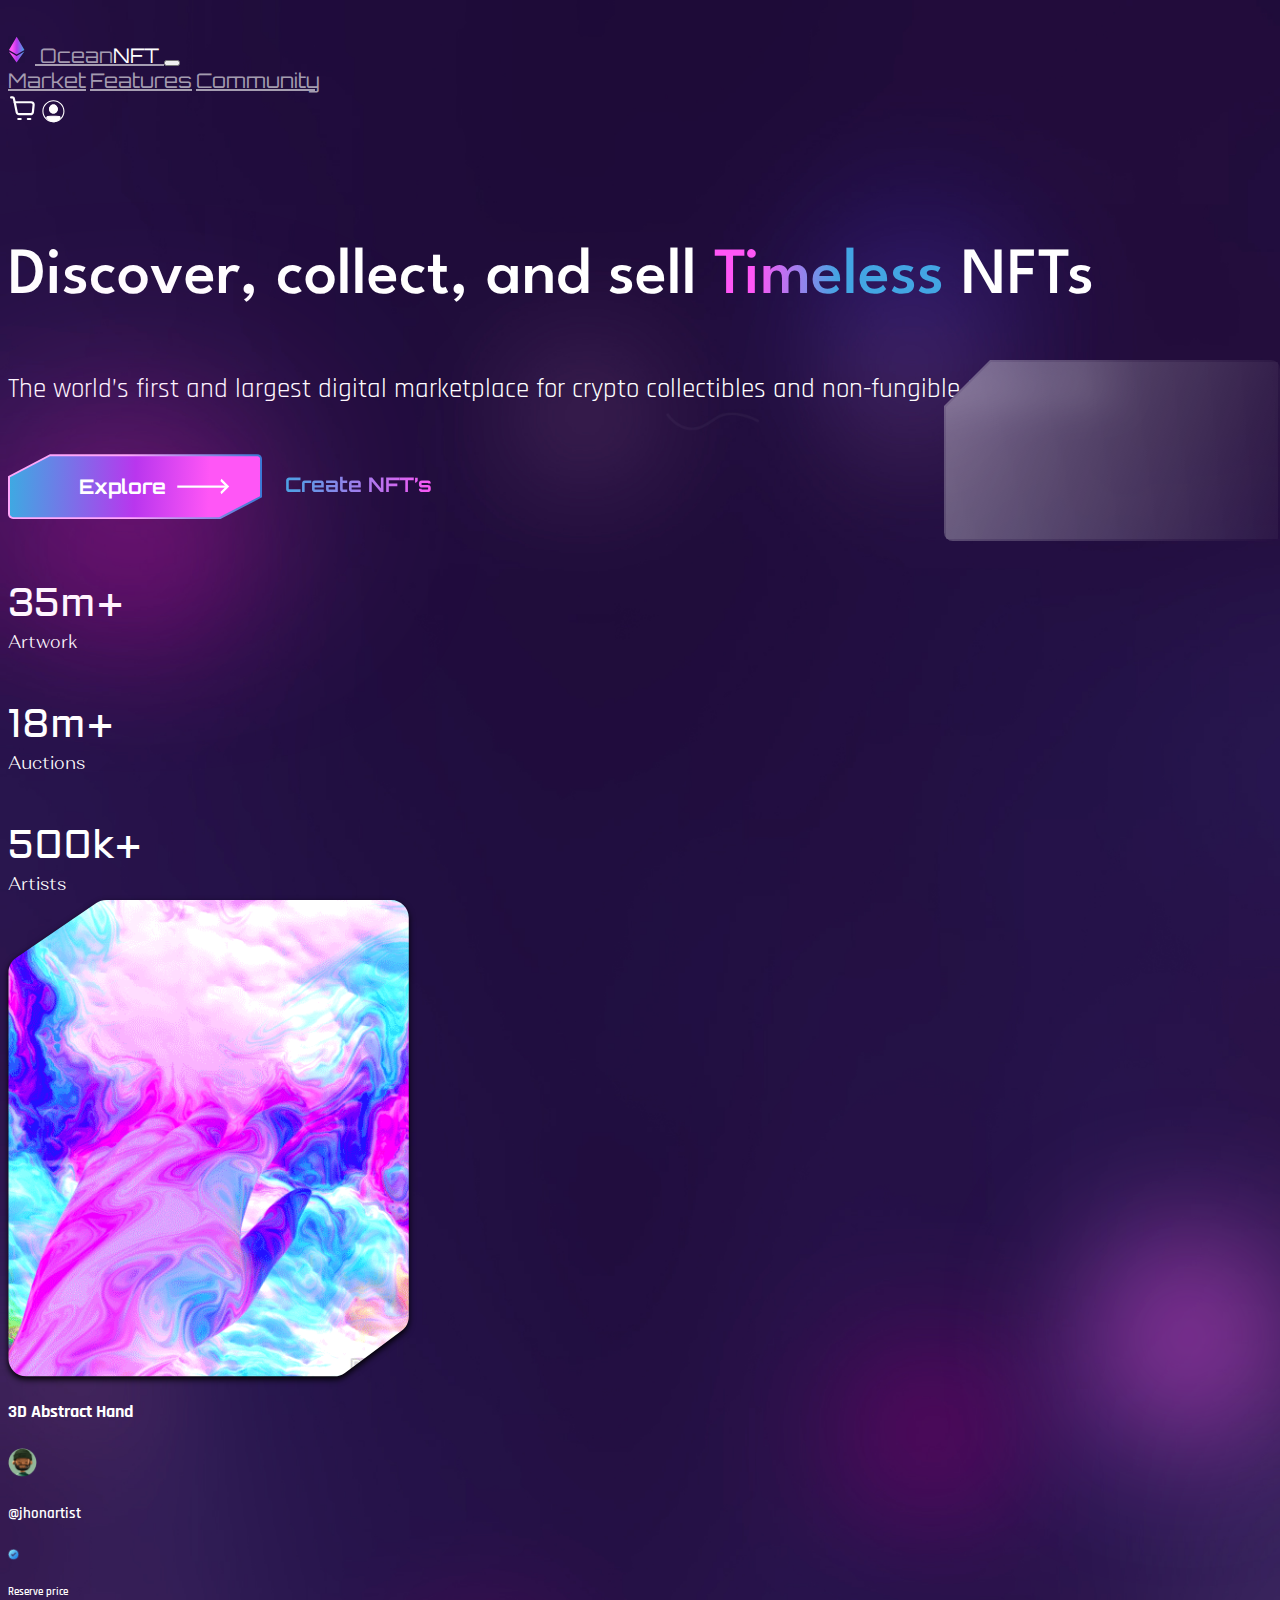
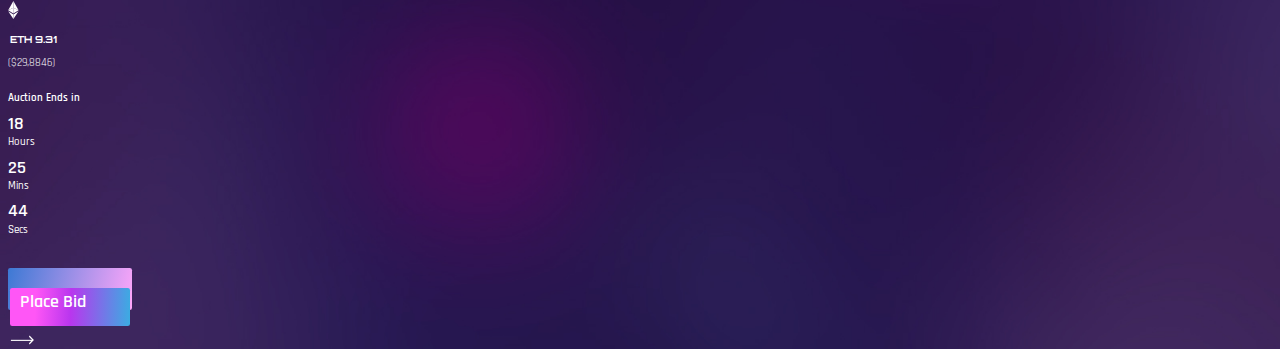
==== index копія.html @ 71ebf3f1 "Hero is done - v0.9" ====
<!doctype html>
<html lang="en">
<head>
	<meta charset="utf-8">
	<meta http-equiv="X-UA-Compatible" content="IE=edge">
	<meta name="viewport" content="width=device-width, initial-scale=1">
	
	<!-- Bootstrap CSS -->
	<link href="https://cdn.jsdelivr.net/npm/bootstrap@5.2.0-beta1/dist/css/bootstrap.min.css" rel="stylesheet" integrity="sha384-0evHe/X+R7YkIZDRvuzKMRqM+OrBnVFBL6DOitfPri4tjfHxaWutUpFmBp4vmVor" crossorigin="anonymous">
	
	<!-- Local CSS -->
	<link rel="stylesheet" href="assets/styles/main.css">

	<title>Ocean NFT</title>
</head>
<body>
	<div class="container-fluid p-0">

		<header class="container p-0">
			<nav class="navbar navbar-expand-md p-0">
				<div class="container-fluid p-0">
					<a class="navbar-brand" href="#">
						<img class="d-inline-block align-text-top nft_logo" src="assets/img/logos/logo_top.svg" alt="OceanNFT Logo">
						Ocean<span class="nft_brand">NFT</span>
					</a>
					<button class="navbar-toggler" type="button" data-bs-toggle="collapse" data-bs-target="#navbarNavAltMarkup" aria-controls="navbarNavAltMarkup" aria-expanded="false" aria-label="Переключатель навигации">
						<span class="navbar-toggler-icon"></span>
					</button>

					<div class="collapse navbar-collapse justify-content-between" id="navbarNavAltMarkup">
						<div class="nft_spacer"></div>

						<div class="navbar-nav">
							<a class="nav-link px-xl-5 px-sm-4" href="#">Market</a>
							<a class="nav-link px-xl-5 px-sm-4" href="#">Features</a>
							<a class="nav-link px-xl-5 px-sm-4" href="#">Community</a>
						</div>
						
						<div class="navbar-nav">
							<a class="nav-link ps-xl-5 ps-sm-4" href="#"><img src="assets/img/icons/icon_cart.svg" alt="Your Cart"></a>
							<a class="nav-link ps-xl-5 ps-sm-4" href="#"><img src="assets/img/icons/icon_user.svg" alt="Your Account"></a>
						</div>
					</div>
				</div>
			</nav>
		</header>

		<main>
			<section class="container hero p-0">
				<div class="row m-0 pb-4">
					<div class="col-7 p-0">
						<h1>Discover, collect, and sell <span>Timeless</span> NFTs</h1>
						<p class="nft_intro">The world’s first and largest digital marketplace for crypto collectibles and non-fungible tokens (NFTs)</p>
						
						<div class="nft_polygon_block">
							<div>
								<div class="nft_polygon_shadow"></div>
								<div class="nft_polygon">
									<a href="#">
										<div class="nft_polygon1">
											<div class="nft_explore">
												Explore <img src="assets/img/arrow_long.svg" alt="Explore">
											</div>
										</div>
									</a>
								</div>
							</div>
						
							<a class="nft_create text-nowrap" href="#">Create NFT’s</a>
						</div>

						<div class="d-flex p-0 mt-5">
							<div class="ps-0 pe-4 nft_counter_border_right">
								<p class="nft_counter">35m+</p>
								<p class="nft_counter_subject">Artwork</p>
							</div>
							<div class="ps-5 pe-4 nft_counter_border_right">
								<p class="nft_counter">18m+</p>
								<p class="nft_counter_subject">Auctions</p>
							</div>
							<div class="ps-5 pe-4">
								<p class="nft_counter">500k+</p>
								<p class="nft_counter_subject">Artists</p>
							</div>
						</div>
					</div>

					<div class="col-5 p-0 position-relative">
						<div class="d-flex mx-4 justify-content-center">
							<div class="nft_hero_bid_mask">
								<img src="assets/img/bid_02.gif" alt="">
							</div>
						</div>

						<div class="nft_hero_bid_shadow"></div>
						<div class="nft_hero_bid">
							<div class="nft_hero_bid1"></div>
						</div>

						<div class="row nft_hero_bid_details">
							<div class="col ps-0 pe-4">
								<p class="nft_hero_artname m-0">3D Abstract Hand</p>
								<div class="d-flex align-items-baseline">
									<div class="pe-1"><img src="assets/img/icons/icon_user_01.png" width="28.74px" height="28.74px" alt="User's Icon"></div>
									<p class="nft_hero_nickname m-0 pe-1">@jhonartist</p>
									<div><img src="assets/img/icons/icon_user_checked.png" width="12.16px" height="13.27px" alt="User checked"></div>
								</div>
								<p class="nft_hero_theme_title">Reserve price</p>
								<div class="d-flex align-items-baseline">
									<div class="nft_hero_logo_ethereum"><img src="assets/img/logos/logo_ethereum_white.svg" width="19.44px" height="19.44px" alt="Ethereum"></div>
									<p class="nft_hero_price_ethereum m-0">ETH 9.31</p>
									<p class="nft_hero_price_usd m-0">($29,8846)</p>
								</div>
							</div>

							<div class="col p-0">
								<p class="nft_hero_theme_title m-0">Auction Ends in</p>
								<div class="d-flex">
									<div>
										<p class="nft_hero_auction_time">18</p>
										<p class="nft_hero_auction_time_unit">Hours</p>
									</div>
									<div class="px-4">
										<p class="nft_hero_auction_time">25</p>
										<p class="nft_hero_auction_time_unit">Mins</p>
									</div>
									<div>
										<p class="nft_hero_auction_time">44</p>
										<p class="nft_hero_auction_time_unit">Secs</p>
									</div>
								</div>
								<a class="nft_nodecor_white" href="#">
									<div class="d-flex nft_hero_placebid_btn_border">
										<div class="d-flex nft_hero_placebid_btn">
											<p class="nft_hero_placebid m-0">Place Bid</p>
											<img src="assets/img/arrow_hero.svg" width="24.32px" height="9.22" alt="Go!">
										</div>
									</div>
								</a>
							</div>
						</div>
					</div>
				</div>
			</section>
		</main>
	</div>

	<!-- Bootstrap JavaScript -->
	<script src="https://cdn.jsdelivr.net/npm/bootstrap@5.2.0-beta1/dist/js/bootstrap.bundle.min.js" integrity="sha384-pprn3073KE6tl6bjs2QrFaJGz5/SUsLqktiwsUTF55Jfv3qYSDhgCecCxMW52nD2" crossorigin="anonymous"></script>
</body>
</html>
---- assets/styles/main.css ----
@import url("https://fonts.googleapis.com/css2?family=Aldrich&display=swap");
@import url("https://fonts.googleapis.com/css2?family=Inter:wght@100;200;300;400;500;600;700;800;900&display=swap");
@import url("https://fonts.googleapis.com/css2?family=League+Spartan:wght@100;200;300;400;500;600;700;800;900&display=swap");
@import url("https://fonts.googleapis.com/css2?family=MuseoModerno:wght@100;200;300;400;500;600;700;800;900&display=swap");
@import url("https://fonts.googleapis.com/css2?family=Orbitron:wght@400;500;600;700;800;900&display=swap");
@import url("https://fonts.googleapis.com/css2?family=Rajdhani:wght@300;400;500;600;700&display=swap");
@import url("https://fonts.googleapis.com/css2?family=Roboto:ital,wght@0,100;0,300;0,400;0,500;0,700;0,900;1,100;1,300;1,400;1,500;1,700;1,900&display=swap");
@font-face {
  font-family: "Alethia Next";
  src: url("../fonts/alethia-next/alethianext-light.eot"), url("../fonts/alethia-next/alethianext-light.eot?#iefix") format("embedded-opentype"), url("../fonts/alethia-next/alethianext-light.otf") format("opentype"), url("../fonts/alethia-next/alethianext-light-webfont.woff") format("woff"), url("../fonts/alethia-next/alethianext-light-webfont.woff2") format("woff2"), url("../fonts/alethia-next/alethianext-light.ttf") format("truetype");
}
img.nft_logo {
  width: 17px;
  margin-right: 10px;
  box-shadow: 0px 4.42184px 107.23px rgba(255, 86, 246, 0.51);
  -webkit-backdrop-filter: blur(212.248px);
          backdrop-filter: blur(212.248px);
}

a.navbar-brand, a.nav-link, a:focus.navbar-brand, a:focus.nav-link {
  color: rgba(255, 255, 255, 0.6);
  font-family: "Orbitron", sans-serif;
  font-size: 1.25rem;
}
a:hover.navbar-brand {
  color: rgba(255, 255, 255, 0.6);
  filter: blur(0.5);
}
a:hover.nav-link {
  color: rgb(255, 255, 255);
}

span.nft_brand {
  color: rgb(255, 255, 255);
}

.nft_spacer {
  width: 16.2%;
}

.hero {
  margin-top: 105px;
  color: rgb(255, 255, 255);
}
.hero h1 {
  line-height: 137.4%;
  font-family: "League Spartan", sans-serif;
  font-size: 4.125rem;
  font-weight: 500;
}
.hero span {
  background: linear-gradient(272.38deg, #43A5E3 46.06%, #FF56F6 81.53%);
  color: transparent;
  -webkit-text-fill-color: transparent;
  -webkit-background-clip: text;
  background-clip: text;
}
.hero p.nft_intro {
  line-height: 2.75rem;
  margin: 21px 0 43px 0;
  font-family: "Rajdhani", sans-serif;
  font-size: 1.6875rem;
}
.hero p.nft_counter {
  padding-top: 1px;
  margin-bottom: -16px;
  font-family: "Aldrich", sans-serif;
  font-size: 2.5rem;
}
.hero p.nft_counter_subject {
  margin-bottom: 0;
  padding-bottom: 5px;
  font-family: "Alethia Next", sans-serif;
  font-size: 1.125rem;
}

.nft_polygon_block {
  display: flex;
  flex-wrap: nowrap;
}

a.nft_create {
  background: linear-gradient(89.89deg, #42A6E3 2.33%, #FF56F6 101.4%);
  color: transparent;
  -webkit-text-fill-color: transparent;
  -webkit-background-clip: text;
  background-clip: text;
  padding-top: 1.1rem;
  text-decoration: none;
  font-family: "Orbitron", sans-serif;
  font-size: 1.25rem;
  font-weight: 700;
}
a.nft_create:hover {
  text-shadow: 0 0 5px rgba(255, 255, 255, 0.5);
}

.nft_counter_border_right {
  border-right: solid 1px rgba(255, 255, 255, 0.26);
}

.nft_hero_bid_mask {
  width: 401.28px;
  height: 477.33px;
  filter: drop-shadow(0 3px 3px rgb(0, 0, 0));
}
.nft_hero_bid_mask img {
  width: 100%;
  height: 100%;
  -o-object-fit: cover;
     object-fit: cover;
  mask-size: cover;
  -webkit-mask-size: cover;
  -webkit-mask-image: url("../img/mask_hero.svg");
          mask-image: url("../img/mask_hero.svg");
}

.nft_polygon_shadow {
  float: left;
  margin: -17.5px 0 0 -23px;
  width: 300px;
  height: 100px;
  border-radius: 150px/50px;
  background-color: rgba(255, 86, 246, 0.51);
  filter: blur(107px);
}

.nft_polygon {
  position: relative;
  -webkit-clip-path: polygon(0 22px, 0 65px, 212px 65px, 254px 43px, 254px 0, 42px 0);
          clip-path: polygon(0 22px, 0 65px, 212px 65px, 254px 43px, 254px 0, 42px 0);
  width: 254px;
  height: 65px;
  background: linear-gradient(-272.52deg, #FFA6FA 47.49%, #3C79D5 98.81%);
  border-bottom-left-radius: 5px;
  border-top-right-radius: 5px;
}

.nft_polygon1 {
  position: absolute;
  width: 100%;
  height: 100%;
  top: 0;
  left: 0;
  -webkit-clip-path: polygon(2px 23px, 2px 63px, 211px 63px, 252px 42px, 252px 2px, 42px 2px);
          clip-path: polygon(2px 23px, 2px 63px, 211px 63px, 252px 42px, 252px 2px, 42px 2px);
  background: linear-gradient(92.23deg, #406AFF 0%, #3BACE2 0%, #B936EE 50%, #FF56F6 79%);
  border-bottom-left-radius: 10px;
  border-top-right-radius: 10px;
  display: flex;
  text-align: right;
}

.nft_explore {
  display: flex;
  margin: auto;
  color: rgb(255, 255, 255);
  -moz-column-gap: 11px;
       column-gap: 11px;
  width: 100%;
  justify-content: flex-end;
  padding-right: 32px;
  font-family: "Orbitron", sans-serif;
  font-size: 1.25rem;
  font-weight: 700;
}

.nft_hero_placebid {
  font-family: "Rajdhani", sans-serif;
  font-size: 1.105625rem;
  font-weight: 600;
  padding: 3px 8px 0 10px;
}
.nft_hero_placebid_btn {
  width: 100%;
  height: 100%;
  background: linear-gradient(92.23deg, #FF56F6 21.43%, #B936EE 50.63%, #3BACE2 100%, #406AFF 117.04%);
  border-radius: 2.21px;
  border: none;
  outline: none;
  padding: 0;
  align-items: center;
}
.nft_hero_placebid_btn_border {
  width: 119.39px;
  height: 37.59px;
  background: linear-gradient(104deg, #3C79D4 0%, #FFA6FA 100%);
  margin-top: 20px;
  padding: 2.21px;
  border-radius: 2.21px;
}

.nft_hero_bid_shadow {
  float: right;
  margin: -140px 0 0 0;
  width: 200px;
  height: 200px;
  border-radius: 100px;
  background-color: rgba(255, 86, 246, 0.51);
  filter: blur(70px);
  z-index: -1;
}
.nft_hero_bid {
  position: absolute;
  top: 360px;
  right: 0;
  width: 336px;
  height: 181px;
  -webkit-clip-path: polygon(0 46px, 0 181px, 336px 181px, 336px 0, 46px 0);
          clip-path: polygon(0 46px, 0 181px, 336px 181px, 336px 0, 46px 0);
  background: linear-gradient(110deg, rgba(255, 255, 255, 0.3) 0%, rgba(255, 255, 255, 0) 100%);
  -webkit-backdrop-filter: blur(20px);
          backdrop-filter: blur(20px);
  z-index: 0;
  border-bottom-left-radius: 8.84px;
  border-bottom-right-radius: 8.84px;
  border-top-right-radius: 8.84px;
}
.nft_hero_bid1 {
  width: 100%;
  height: 100%;
  -webkit-clip-path: polygon(2px 47px, 2px 179px, 334px 179px, 334px 2px, 47px 2px);
          clip-path: polygon(2px 47px, 2px 179px, 334px 179px, 334px 2px, 47px 2px);
  background: linear-gradient(90deg, rgba(255, 255, 255, 0.9) -1.52%, rgba(255, 255, 255, 0.24) 104.35%);
  filter: opacity(10%);
  padding: 28px 21px 20px 23px;
  z-index: 1;
  border-bottom-left-radius: 14.144px;
  border-bottom-right-radius: 14.144px;
  border-top-right-radius: 14.144px;
}
.nft_hero_bid_details {
  margin: 0;
  width: 292px;
  height: 134px;
  z-index: 2;
}
.nft_hero_artname {
  font-family: "Rajdhani", sans-serif;
  font-size: 1.105625rem;
  font-weight: 700;
  line-height: 2.210625rem;
}
.nft_hero_nickname {
  font-family: "Rajdhani", sans-serif;
  font-size: 0.9675rem;
  font-weight: 600;
  line-height: 2.210625rem;
}
.nft_hero_theme_title {
  font-family: "Rajdhani", sans-serif;
  font-size: 0.690625rem;
  font-weight: 600;
  line-height: 2.210625rem;
  margin: 10px 0 -10px 0;
}
.nft_hero_logo_ethereum {
  margin-left: -4px;
}
.nft_hero_price_ethereum {
  font-family: "Orbitron", sans-serif;
  font-size: 0.6075rem;
  font-weight: 700;
  padding-left: 2px;
  padding-right: 6px;
}
.nft_hero_price_usd {
  font-family: "Rajdhani", sans-serif;
  font-size: 0.690625rem;
  font-weight: 400;
}
.nft_hero_auction_time {
  font-family: "Rajdhani", sans-serif;
  font-size: 1.105625rem;
  font-weight: 600;
  line-height: 2.210625rem;
  margin: -10px 0 0 0;
}
.nft_hero_auction_time_unit {
  font-family: "Rajdhani", sans-serif;
  font-size: 0.690625rem;
  font-weight: 500;
  line-height: 2.210625rem;
  margin: -17px 0 0 0;
}

body {
  width: 100%;
  height: 100%;
  padding: 2.2% 0;
  background-color: rgb(1, 32, 76);
  background-image: url("../img/bg.jpg");
  background-position: center top;
  background-repeat: no-repeat;
  background-size: cover;
}

a.nft_nodecor_white {
  color: rgb(255, 255, 255);
  text-decoration: none;
}/*# sourceMappingURL=main.css.map */
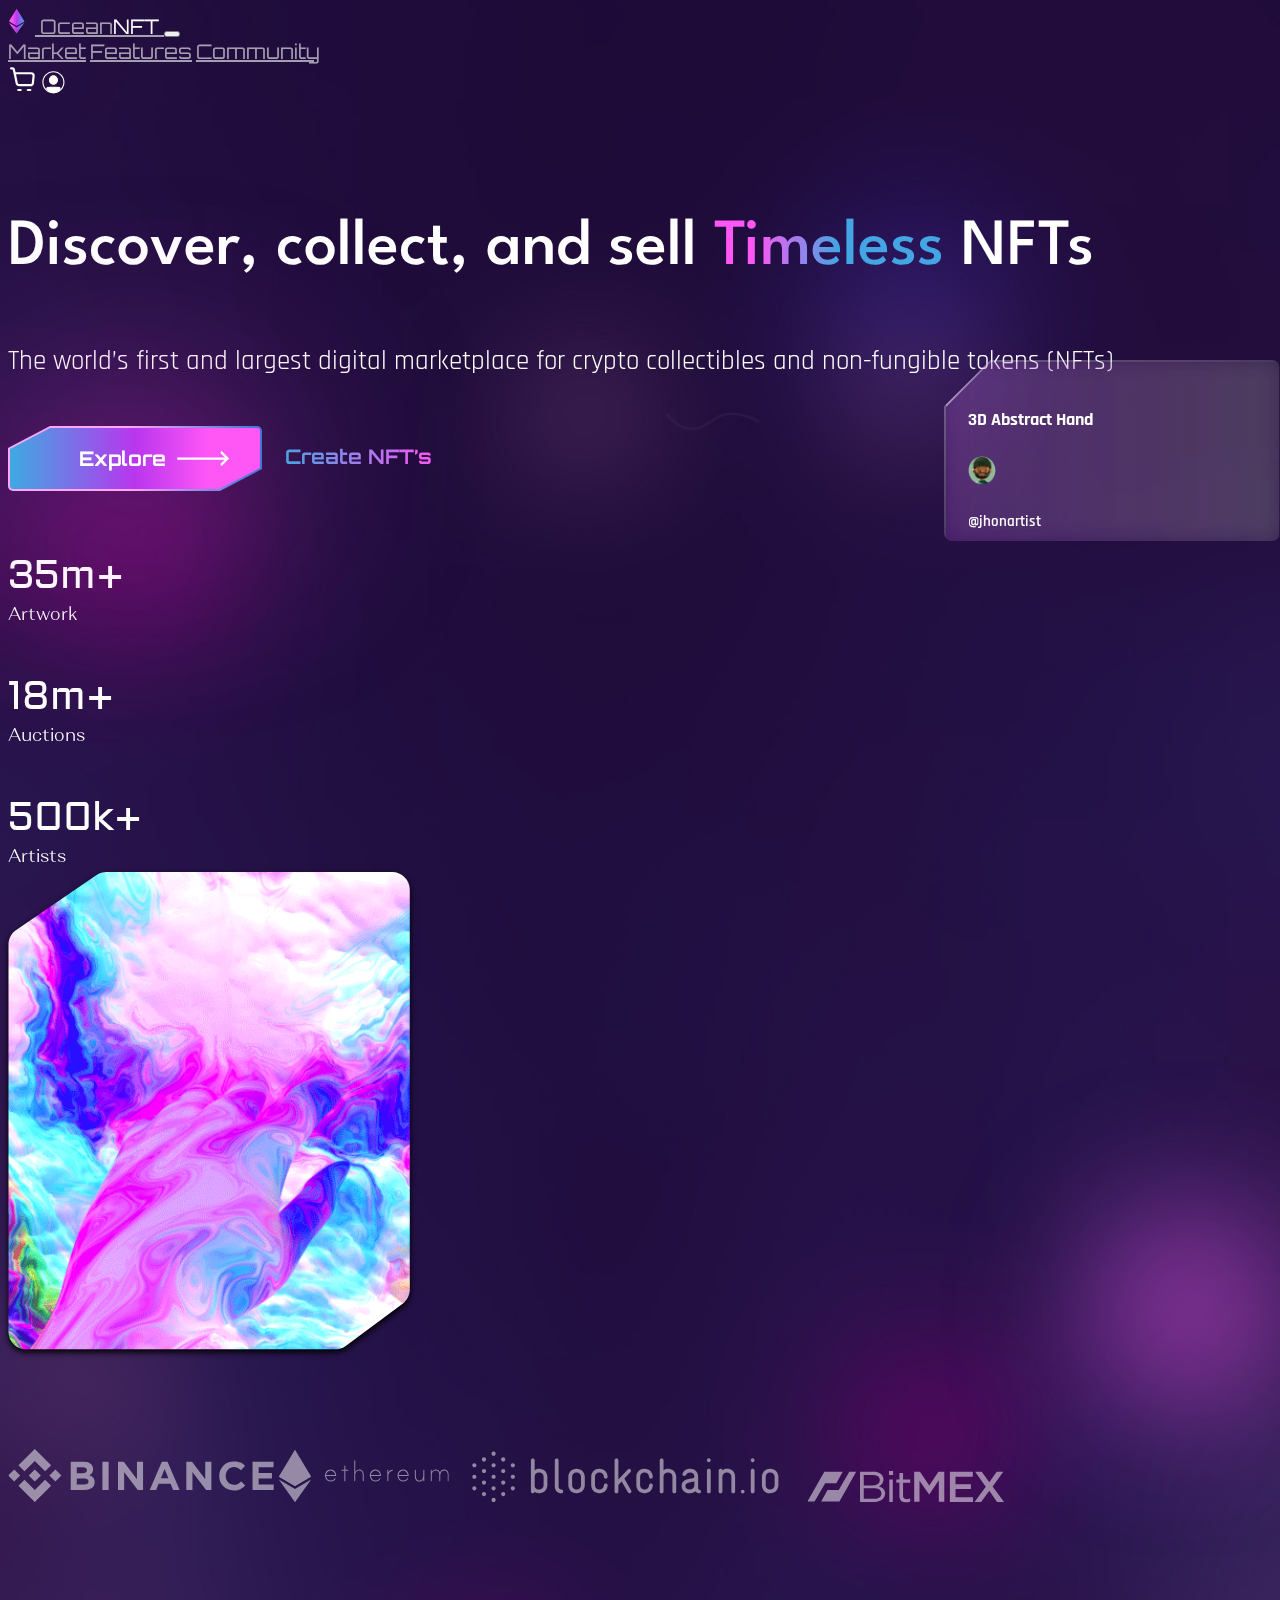
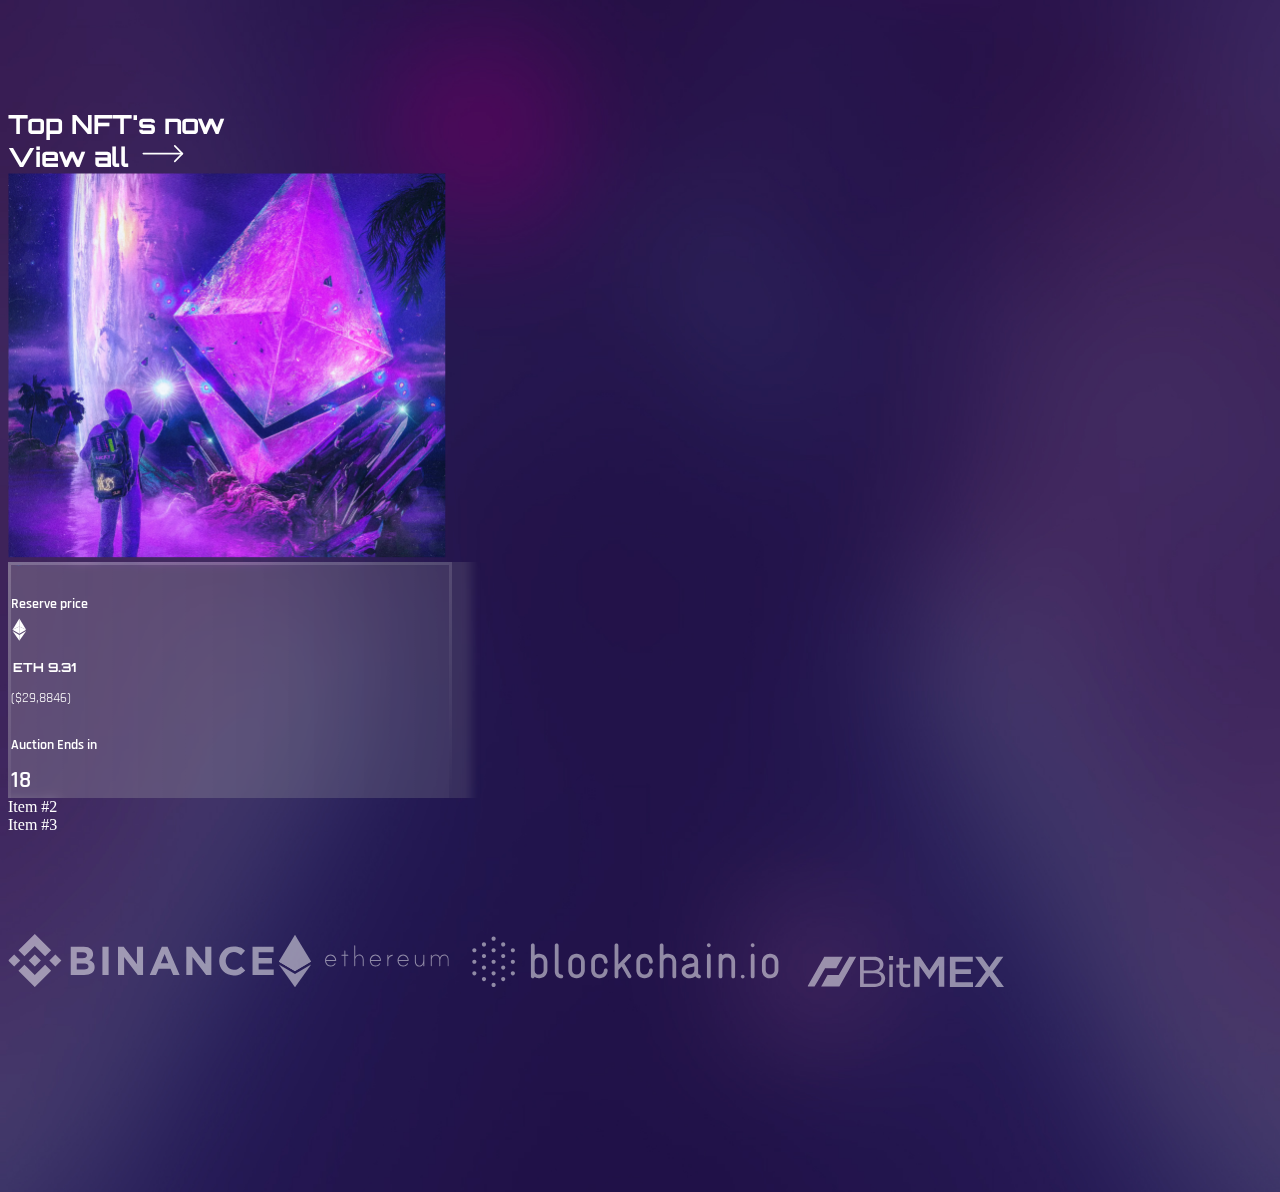
==== commit 1ff5118a: "Blured gradient and buttons fixed" ====
--- a/index копія.html
+++ b/index копія.html
@@ -13,36 +13,38 @@
 
 	<title>Ocean NFT</title>
 </head>
-<body>
-	<div class="container-fluid p-0">
-
-		<header class="container p-0">
-			<nav class="navbar navbar-expand-md p-0">
-				<div class="container-fluid p-0">
-					<a class="navbar-brand" href="#">
-						<img class="d-inline-block align-text-top nft_logo" src="assets/img/logos/logo_top.svg" alt="OceanNFT Logo">
-						Ocean<span class="nft_brand">NFT</span>
-					</a>
-					<button class="navbar-toggler" type="button" data-bs-toggle="collapse" data-bs-target="#navbarNavAltMarkup" aria-controls="navbarNavAltMarkup" aria-expanded="false" aria-label="Переключатель навигации">
-						<span class="navbar-toggler-icon"></span>
-					</button>
-
-					<div class="collapse navbar-collapse justify-content-between" id="navbarNavAltMarkup">
-						<div class="nft_spacer"></div>
-
-						<div class="navbar-nav">
-							<a class="nav-link px-xl-5 px-sm-4" href="#">Market</a>
-							<a class="nav-link px-xl-5 px-sm-4" href="#">Features</a>
-							<a class="nav-link px-xl-5 px-sm-4" href="#">Community</a>
-						</div>
-						
-						<div class="navbar-nav">
-							<a class="nav-link ps-xl-5 ps-sm-4" href="#"><img src="assets/img/icons/icon_cart.svg" alt="Your Cart"></a>
-							<a class="nav-link ps-xl-5 ps-sm-4" href="#"><img src="assets/img/icons/icon_user.svg" alt="Your Account"></a>
-						</div>
-					</div>
-				</div>
-			</nav>
+<body class="px-0 pb-5">
+	<div class="container-fluid">
+
+		<header class="container-fluid fixed-top py-4 px-0">
+			<div class="container">
+				<nav class="navbar navbar-expand-md p-0">
+					<div class="container-fluid p-0">
+						<a class="navbar-brand" href="#">
+							<img class="d-inline-block align-text-top nft_logo" src="assets/img/logos/logo_top.svg" alt="OceanNFT Logo">
+							Ocean<span class="nft_brand">NFT</span>
+						</a>
+						<button class="navbar-toggler" type="button" data-bs-toggle="collapse" data-bs-target="#navbarNavAltMarkup" aria-controls="navbarNavAltMarkup" aria-expanded="false" aria-label="Переключатель навигации">
+							<span class="navbar-toggler-icon"></span>
+						</button>
+
+						<div class="collapse navbar-collapse justify-content-between" id="navbarNavAltMarkup">
+							<div class="nft_spacer"></div>
+
+							<div class="navbar-nav">
+								<a class="nav-link px-xl-5 px-sm-4" href="#">Market</a>
+								<a class="nav-link px-xl-5 px-sm-4" href="#">Features</a>
+								<a class="nav-link px-xl-5 px-sm-4" href="#">Community</a>
+							</div>
+							
+							<div class="navbar-nav">
+								<a class="nav-link ps-xl-5 ps-sm-4" href="#"><img src="assets/img/icons/icon_cart.svg" alt="Your Cart"></a>
+								<a class="nav-link ps-xl-5 ps-sm-4" href="#"><img src="assets/img/icons/icon_user.svg" alt="Your Account"></a>
+							</div>
+						</div>
+					</div>
+				</nav>
+			</div>
 		</header>
 
 		<main>
@@ -88,58 +90,155 @@
 					<div class="col-5 p-0 position-relative">
 						<div class="d-flex mx-4 justify-content-center">
 							<div class="nft_hero_bid_mask">
-								<img src="assets/img/bid_02.gif" alt="">
+								<svg width="402" height="478" viewBox="0 0 402 478" fill="none" xmlns="http://www.w3.org/2000/svg">
+									<defs>
+										<mask id="nft_hero_mask">
+											<path d="M0.495148 459.677V72.555C0.495148 66.7097 3.38306 61.2419 8.21086 57.9465L88.5373 3.11643C91.4758 1.11059 94.951 0.0375977 98.5089 0.0375977H384.09C393.858 0.0375977 401.777 7.9565 401.777 17.725V417.559C401.777 423.166 399.119 428.44 394.613 431.776L337.713 473.893C334.667 476.147 330.978 477.364 327.19 477.364H18.1825C8.41404 477.364 0.495148 469.445 0.495148 459.677Z" fill="white"/>
+										</mask>
+									</defs>
+									<image mask="url(#nft_hero_mask)" xmlns:xlink="http://www.w3.org/1999/xlink" xlink:href="assets/img/bid_02.gif" height="478"></image>
+								</svg>
 							</div>
 						</div>
 
 						<div class="nft_hero_bid_shadow"></div>
-						<div class="nft_hero_bid">
-							<div class="nft_hero_bid1"></div>
-						</div>
-
-						<div class="row nft_hero_bid_details">
-							<div class="col ps-0 pe-4">
-								<p class="nft_hero_artname m-0">3D Abstract Hand</p>
-								<div class="d-flex align-items-baseline">
-									<div class="pe-1"><img src="assets/img/icons/icon_user_01.png" width="28.74px" height="28.74px" alt="User's Icon"></div>
-									<p class="nft_hero_nickname m-0 pe-1">@jhonartist</p>
-									<div><img src="assets/img/icons/icon_user_checked.png" width="12.16px" height="13.27px" alt="User checked"></div>
+						<div class="nft_hero_bid_polygon_blured">
+							<div class="nft_hero_bid_polygon_gradient">
+
+								<div class="d-flex nft_hero_bid_content justify-content-between mt-2">
+									<div class="p-0">
+										<p class="nft_hero_artname m-0">3D Abstract Hand</p>
+										<div class="d-flex align-items-baseline">
+											<div class="pe-1"><img src="assets/img/icons/icon_user_small.png" width="28.74px" height="28.74px" alt="User's Icon"></div>
+											<p class="nft_hero_nickname m-0 pe-1">@jhonartist</p>
+											<div><img src="assets/img/icons/icon_user_checked_small.png" width="12.16px" height="13.27px" alt="User checked"></div>
+										</div>
+										<p class="nft_hero_theme_title">Reserve price</p>
+										<div class="d-flex align-items-baseline">
+											<div class="nft_hero_logo_ethereum"><img src="assets/img/logos/logo_ethereum_white.svg" width="19.44px" height="19.44px" alt="Ethereum"></div>
+											<p class="nft_hero_price_ethereum m-0">ETH 9.31</p>
+											<p class="nft_hero_price_usd m-0">($29,8846)</p>
+										</div>
+									</div>
+		
+									<div class="p-0">
+										<p class="nft_hero_theme_title m-0">Auction Ends in</p>
+										<div class="d-flex">
+											<div>
+												<p class="nft_hero_auction_time">18</p>
+												<p class="nft_hero_auction_time_unit">Hours</p>
+											</div>
+											<div class="px-4">
+												<p class="nft_hero_auction_time">25</p>
+												<p class="nft_hero_auction_time_unit">Mins</p>
+											</div>
+											<div>
+												<p class="nft_hero_auction_time">44</p>
+												<p class="nft_hero_auction_time_unit">Secs</p>
+											</div>
+										</div>
+										<a class="nft_nodecor_white" href="#">
+											<div class="d-flex nft_hero_placebid_btn_border">
+												<div class="d-flex nft_hero_placebid_btn">
+													<p class="nft_hero_placebid m-0">Place Bid</p>
+													<img src="assets/img/arrow_hero.svg" width="24.32px" height="9.22" alt="Go!">
+												</div>
+											</div>
+										</a>
+									</div>
 								</div>
-								<p class="nft_hero_theme_title">Reserve price</p>
-								<div class="d-flex align-items-baseline">
-									<div class="nft_hero_logo_ethereum"><img src="assets/img/logos/logo_ethereum_white.svg" width="19.44px" height="19.44px" alt="Ethereum"></div>
-									<p class="nft_hero_price_ethereum m-0">ETH 9.31</p>
-									<p class="nft_hero_price_usd m-0">($29,8846)</p>
+							</div>
+						</div>
+					</div>
+				</div>
+			</section>
+
+			<section class="container p-0">
+				<div class="d-flex nft_partners justify-content-between align-items-center">
+					<a href="#" class="pe-3 py-3"><img src="assets/img/logos/logo_binance_100.svg" alt="Binance"></a>
+					<a href="#" class="p-3"><img src="assets/img/logos/logo_ethereum_100.svg" alt="Ethereum"></a>
+					<a href="#" class="p-3"><img src="assets/img/logos/logo_blockchain-io_100.svg" alt="Blockchain.io"></a>
+					<a href="#" class="ps-3 py-3"><img src="assets/img/logos/logo_bitmex_100.svg" alt="Bitmex"></a>
+				</div>
+			</section>
+
+			<section class="container p-0">
+				<div class="d-flex justify-content-between align-items-center">
+					<h2>Top NFT's now</h2>
+					<div class="d-flex">
+						<a class="nft_nodecor_white" href="#">
+							<span class="nft_view_all pe-2">View all</span>
+							<span class="align-text-bottom"><img src="assets/img/arrow_right.svg" width="51.96px" height="26.53px" alt="View all"></span>
+						</a>
+					</div>
+				</div>
+
+				<div class="row gy-5 m-0 nft_white">
+					<div class="col ps-0 pe-3">
+						<div class="nft_topnow">
+							<img src="assets/img/top_nft_01.png" alt="Top NFT #1">
+						</div>
+						<div class="nft_topnow_bid_blured">
+							<div class="nft_topnow_bid_gradient">
+								<div class="row nft_topnow_bid_content">
+									<div class="col-7 ps-0 pe-4">
+										<p class="nft_topnow_artname m-0">Apollo Eth #1289 NFT</p>
+										<div class="d-flex align-items-baseline">
+											<div class="pe-1"><img src="assets/img/icons/icon_user_01.png" width="37.44px" height="37.44px" alt="User's Icon"></div>
+											<p class="nft_topnow_nickname m-0 pe-1">@jhonartist</p>
+											<div><img src="assets/img/icons/icon_user_checked.png" width="15.84px" height="17.28px" alt="User checked"></div>
+										</div>
+										<p class="nft_topnow_theme_title">Reserve price</p>
+										<div class="d-flex align-items-baseline">
+											<div class="nft_topnow_logo_ethereum"><img src="assets/img/logos/logo_ethereum_white.svg" width="25.32px" height="25.32px" alt="Ethereum"></div>
+											<p class="nft_topnow_price_ethereum m-0">ETH 9.31</p>
+											<p class="nft_topnow_price_usd m-0">($29,8846)</p>
+										</div>
+									</div>
+
+									<div class="col-5 d-flex flex-column align-items-center p-0">
+										<div>
+											<span class="nft_topnow_theme_title m-0">Auction Ends in</span>
+											<div class="d-flex">
+												<div>
+													<p class="nft_topnow_auction_time">18</p>
+													<p class="nft_topnow_auction_time_unit">Hours</p>
+												</div>
+												<div class="px-4">
+													<p class="nft_topnow_auction_time">25</p>
+													<p class="nft_topnow_auction_time_unit">Mins</p>
+												</div>
+												<div>
+													<p class="nft_topnow_auction_time">44</p>
+													<p class="nft_topnow_auction_time_unit">Secs</p>
+												</div>
+											</div>
+										</div>
+										<a class="nft_nodecor_white" href="#">
+											<div class="d-flex nft_topnow_placebid_btn_border">
+												<div class="d-flex nft_topnow_placebid_btn">
+													<p class="nft_topnow_placebid m-0">Place Bid</p>
+													<img src="assets/img/arrow_topnow.svg" width="31.22px" height="12.01" alt="Go!">
+												</div>
+											</div>
+										</a>
+									</div>
 								</div>
 							</div>
-
-							<div class="col p-0">
-								<p class="nft_hero_theme_title m-0">Auction Ends in</p>
-								<div class="d-flex">
-									<div>
-										<p class="nft_hero_auction_time">18</p>
-										<p class="nft_hero_auction_time_unit">Hours</p>
-									</div>
-									<div class="px-4">
-										<p class="nft_hero_auction_time">25</p>
-										<p class="nft_hero_auction_time_unit">Mins</p>
-									</div>
-									<div>
-										<p class="nft_hero_auction_time">44</p>
-										<p class="nft_hero_auction_time_unit">Secs</p>
-									</div>
-								</div>
-								<a class="nft_nodecor_white" href="#">
-									<div class="d-flex nft_hero_placebid_btn_border">
-										<div class="d-flex nft_hero_placebid_btn">
-											<p class="nft_hero_placebid m-0">Place Bid</p>
-											<img src="assets/img/arrow_hero.svg" width="24.32px" height="9.22" alt="Go!">
-										</div>
-									</div>
-								</a>
-							</div>
-						</div>
-					</div>
+						</div>
+					</div>
+
+					<div class="col px-3">Item #2</div>
+					<div class="col ps-3 pe-0">Item #3</div>
+				</div>
+			</section>
+
+			<section class="container p-0">
+				<div class="d-flex nft_partners justify-content-between align-items-center">
+					<a href="#" class="pe-3 py-3"><img src="assets/img/logos/logo_binance_100.svg" alt="Binance"></a>
+					<a href="#" class="p-3"><img src="assets/img/logos/logo_ethereum_100.svg" alt="Ethereum"></a>
+					<a href="#" class="p-3"><img src="assets/img/logos/logo_blockchain-io_100.svg" alt="Blockchain.io"></a>
+					<a href="#" class="ps-3 py-3"><img src="assets/img/logos/logo_bitmex_100.svg" alt="Bitmex"></a>
 				</div>
 			</section>
 		</main>
--- a/assets/styles/main.css
+++ b/assets/styles/main.css
@@ -104,15 +104,13 @@
   height: 477.33px;
   filter: drop-shadow(0 3px 3px rgb(0, 0, 0));
 }
-.nft_hero_bid_mask img {
-  width: 100%;
-  height: 100%;
-  -o-object-fit: cover;
-     object-fit: cover;
-  mask-size: cover;
-  -webkit-mask-size: cover;
-  -webkit-mask-image: url("../img/mask_hero.svg");
-          mask-image: url("../img/mask_hero.svg");
+
+.nft_partners {
+  filter: opacity(50%);
+  margin: 100px 0 200px 0;
+}
+.nft_partners img {
+  max-width: 100%;
 }
 
 .nft_polygon_shadow {
@@ -131,7 +129,7 @@
           clip-path: polygon(0 22px, 0 65px, 212px 65px, 254px 43px, 254px 0, 42px 0);
   width: 254px;
   height: 65px;
-  background: linear-gradient(-272.52deg, #FFA6FA 47.49%, #3C79D5 98.81%);
+  background: linear-gradient(to right, #FFA6FA 47.49%, #3C79D5 98.81%);
   border-bottom-left-radius: 5px;
   border-top-right-radius: 5px;
 }
@@ -144,11 +142,18 @@
   left: 0;
   -webkit-clip-path: polygon(2px 23px, 2px 63px, 211px 63px, 252px 42px, 252px 2px, 42px 2px);
           clip-path: polygon(2px 23px, 2px 63px, 211px 63px, 252px 42px, 252px 2px, 42px 2px);
-  background: linear-gradient(92.23deg, #406AFF 0%, #3BACE2 0%, #B936EE 50%, #FF56F6 79%);
+  background: linear-gradient(to right, #406AFF 0%, #3BACE2 0%, #B936EE 50%, #FF56F6 79%);
   border-bottom-left-radius: 10px;
   border-top-right-radius: 10px;
   display: flex;
   text-align: right;
+}
+.nft_polygon1:hover {
+  -webkit-animation: gradient 3s ease infinite;
+          animation: gradient 3s ease infinite;
+  transform: translate3d(0, 0, 0);
+  background-size: 200% 200%;
+  transition: 0.5s;
 }
 
 .nft_explore {
@@ -181,6 +186,13 @@
   padding: 0;
   align-items: center;
 }
+.nft_hero_placebid_btn:hover {
+  -webkit-animation: gradient 3s ease infinite;
+          animation: gradient 3s ease infinite;
+  transform: translate3d(0, 0, 0);
+  background-size: 200% 200%;
+  transition: 0.5s;
+}
 .nft_hero_placebid_btn_border {
   width: 119.39px;
   height: 37.59px;
@@ -190,6 +202,59 @@
   border-radius: 2.21px;
 }
 
+.nft_topnow_placebid {
+  font-family: "Rajdhani", sans-serif;
+  font-size: 1.44rem;
+  font-weight: 600;
+  padding: 3px 12px 0 10px;
+}
+.nft_topnow_placebid_btn {
+  width: 100%;
+  height: 100%;
+  background: linear-gradient(92.23deg, #FF56F6 21.43%, #B936EE 50.63%, #3BACE2 100%, #406AFF 117.04%);
+  border: none;
+  outline: none;
+  padding: 0;
+  align-items: center;
+}
+.nft_topnow_placebid_btn:hover {
+  -webkit-animation: gradient 3s ease infinite;
+          animation: gradient 3s ease infinite;
+  transform: translate3d(0, 0, 0);
+  background-size: 200% 200%;
+  transition: 0.5s;
+}
+.nft_topnow_placebid_btn_border {
+  width: 155.52px;
+  height: 48.96px;
+  background: linear-gradient(104deg, #3C79D4 0%, #FFA6FA 100%);
+  margin-top: 20px;
+  padding: 2.21px;
+}
+
+@-webkit-keyframes gradient {
+  0% {
+    background-position: 0% 50%;
+  }
+  50% {
+    background-position: 100% 50%;
+  }
+  100% {
+    background-position: 0% 50%;
+  }
+}
+
+@keyframes gradient {
+  0% {
+    background-position: 0% 50%;
+  }
+  50% {
+    background-position: 100% 50%;
+  }
+  100% {
+    background-position: 0% 50%;
+  }
+}
 .nft_hero_bid_shadow {
   float: right;
   margin: -140px 0 0 0;
@@ -200,40 +265,72 @@
   filter: blur(70px);
   z-index: -1;
 }
-.nft_hero_bid {
-  position: absolute;
+.nft_hero_bid_polygon_blured {
+  width: 336px;
+  height: 181px;
+  background: inherit;
+  border-radius: 8px;
+  position: absolute;
+  -webkit-clip-path: polygon(0 46px, 0 181px, 336px 181px, 336px 0, 46px 0);
+          clip-path: polygon(0 46px, 0 181px, 336px 181px, 336px 0, 46px 0);
+  overflow: hidden;
   top: 360px;
   right: 0;
+}
+.nft_hero_bid_polygon_blured::before {
+  position: absolute;
+  content: "";
+  background: inherit;
   width: 336px;
   height: 181px;
+  box-shadow: inset 0 0 0 3000px rgba(150, 150, 150, 0.192);
+  filter: blur(10px);
+  border-radius: 8px;
   -webkit-clip-path: polygon(0 46px, 0 181px, 336px 181px, 336px 0, 46px 0);
           clip-path: polygon(0 46px, 0 181px, 336px 181px, 336px 0, 46px 0);
-  background: linear-gradient(110deg, rgba(255, 255, 255, 0.3) 0%, rgba(255, 255, 255, 0) 100%);
-  -webkit-backdrop-filter: blur(20px);
-          backdrop-filter: blur(20px);
-  z-index: 0;
-  border-bottom-left-radius: 8.84px;
-  border-bottom-right-radius: 8.84px;
-  border-top-right-radius: 8.84px;
-}
-.nft_hero_bid1 {
-  width: 100%;
-  height: 100%;
-  -webkit-clip-path: polygon(2px 47px, 2px 179px, 334px 179px, 334px 2px, 47px 2px);
-          clip-path: polygon(2px 47px, 2px 179px, 334px 179px, 334px 2px, 47px 2px);
-  background: linear-gradient(90deg, rgba(255, 255, 255, 0.9) -1.52%, rgba(255, 255, 255, 0.24) 104.35%);
-  filter: opacity(10%);
-  padding: 28px 21px 20px 23px;
-  z-index: 1;
-  border-bottom-left-radius: 14.144px;
-  border-bottom-right-radius: 14.144px;
-  border-top-right-radius: 14.144px;
-}
-.nft_hero_bid_details {
+  -webkit-backdrop-filter: blur(10px);
+          backdrop-filter: blur(10px);
+}
+.nft_hero_bid_polygon_gradient {
+  position: absolute;
+  width: 335px;
+  height: 181px;
+  overflow: hidden;
+  display: flex;
+  align-items: center;
+  justify-content: center;
+  -webkit-clip-path: polygon(0 46px, 0 181px, 335px 181px, 335px 0, 46px 0);
+          clip-path: polygon(0 46px, 0 181px, 335px 181px, 335px 0, 46px 0);
+  border-width: 2px;
+  border-style: solid;
+  -o-border-image: linear-gradient(to bottom right, rgba(255, 255, 255, 0.28), rgba(255, 255, 255, 0)) 1;
+     border-image: linear-gradient(to bottom right, rgba(255, 255, 255, 0.28), rgba(255, 255, 255, 0)) 1;
+}
+.nft_hero_bid_polygon_gradient::before {
+  position: absolute;
+  content: "";
+  background: linear-gradient(to right, rgba(153, 50, 204, 0.5), rgba(255, 255, 255, 0.2));
+  width: 335px;
+  height: 181px;
+  left: 0;
+  top: 0;
+  filter: opacity(0.5);
+}
+.nft_hero_bid_content {
   margin: 0;
   width: 292px;
   height: 134px;
-  z-index: 2;
+  z-index: 1;
+}
+.nft_hero_bid_content::before {
+  position: absolute;
+  content: "";
+  width: 65px;
+  height: 2px;
+  top: 21px;
+  left: -11px;
+  transform: rotate(-45deg);
+  background: linear-gradient(to right, rgba(255, 255, 255, 0.5), rgba(255, 255, 255, 0.28));
 }
 .nft_hero_artname {
   font-family: "Rajdhani", sans-serif;
@@ -284,10 +381,111 @@
   margin: -17px 0 0 0;
 }
 
+.nft_topnow img {
+  max-width: 438px;
+  height: auto;
+}
+.nft_topnow_bid_blured {
+  width: 100%;
+  height: 236px;
+  background: inherit;
+  position: relative;
+  overflow: hidden;
+}
+.nft_topnow_bid_blured::before {
+  position: absolute;
+  content: "";
+  background: inherit;
+  width: 488px;
+  height: 286px;
+  top: -25px;
+  left: -25px;
+  box-shadow: inset 0 0 0 3000px rgba(150, 150, 150, 0.192);
+  filter: blur(5px);
+  -webkit-backdrop-filter: blur(5px);
+          backdrop-filter: blur(5px);
+}
+.nft_topnow_bid_gradient {
+  position: absolute;
+  width: 438px;
+  height: 236px;
+  overflow: hidden;
+  display: flex;
+  align-items: center;
+  justify-content: center;
+  border-width: 3px;
+  border-style: solid;
+  -o-border-image: linear-gradient(to bottom right, rgba(255, 255, 255, 0.28), rgba(255, 255, 255, 0)) 1;
+     border-image: linear-gradient(to bottom right, rgba(255, 255, 255, 0.28), rgba(255, 255, 255, 0)) 1;
+}
+.nft_topnow_bid_gradient::before {
+  position: absolute;
+  content: "";
+  background: linear-gradient(to right, rgb(255, 255, 255), rgba(255, 255, 255, 0.24));
+  width: 488px;
+  height: 286px;
+  left: 0;
+  top: 0;
+  filter: opacity(0.1);
+}
+.nft_topnow_bid_content {
+  position: absolute;
+  width: 100%;
+  margin: 0;
+  padding: 20px;
+}
+.nft_topnow_artname {
+  font-family: "Rajdhani", sans-serif;
+  font-size: 1.44rem;
+  font-weight: 700;
+  line-height: 2.88rem;
+}
+.nft_topnow_nickname {
+  font-family: "Rajdhani", sans-serif;
+  font-size: 1.26rem;
+  font-weight: 600;
+  line-height: 2.88rem;
+}
+.nft_topnow_theme_title {
+  font-family: "Rajdhani", sans-serif;
+  font-size: 0.9rem;
+  font-weight: 600;
+  line-height: 2.88rem;
+  margin: 10px 0 -10px 0;
+}
+.nft_topnow_logo_ethereum {
+  margin-left: -4px;
+}
+.nft_topnow_price_ethereum {
+  font-family: "Orbitron", sans-serif;
+  font-size: 0.79125rem;
+  font-weight: 700;
+  padding-left: 2px;
+  padding-right: 6px;
+}
+.nft_topnow_price_usd {
+  font-family: "Rajdhani", sans-serif;
+  font-size: 0.9rem;
+  font-weight: 400;
+}
+.nft_topnow_auction_time {
+  font-family: "Rajdhani", sans-serif;
+  font-size: 1.44rem;
+  font-weight: 600;
+  line-height: 2.88rem;
+  margin: -10px 0 0 0;
+}
+.nft_topnow_auction_time_unit {
+  font-family: "Rajdhani", sans-serif;
+  font-size: 0.9rem;
+  font-weight: 500;
+  line-height: 2.88rem;
+  margin: -17px 0 0 0;
+}
+
 body {
   width: 100%;
   height: 100%;
-  padding: 2.2% 0;
   background-color: rgb(1, 32, 76);
   background-image: url("../img/bg.jpg");
   background-position: center top;
@@ -295,7 +493,26 @@
   background-size: cover;
 }
 
+header {
+  background-image: url(../img/bg.jpg);
+  background-position: center top;
+  background-size: cover;
+}
+
 a.nft_nodecor_white {
   color: rgb(255, 255, 255);
   text-decoration: none;
+}
+
+.nft_white {
+  color: rgb(255, 255, 255);
+}
+
+h2,
+span.nft_view_all {
+  color: rgb(255, 255, 255);
+  margin: 0;
+  font-family: "Orbitron", sans-serif;
+  font-size: 1.658125rem;
+  font-weight: 700;
 }/*# sourceMappingURL=main.css.map */